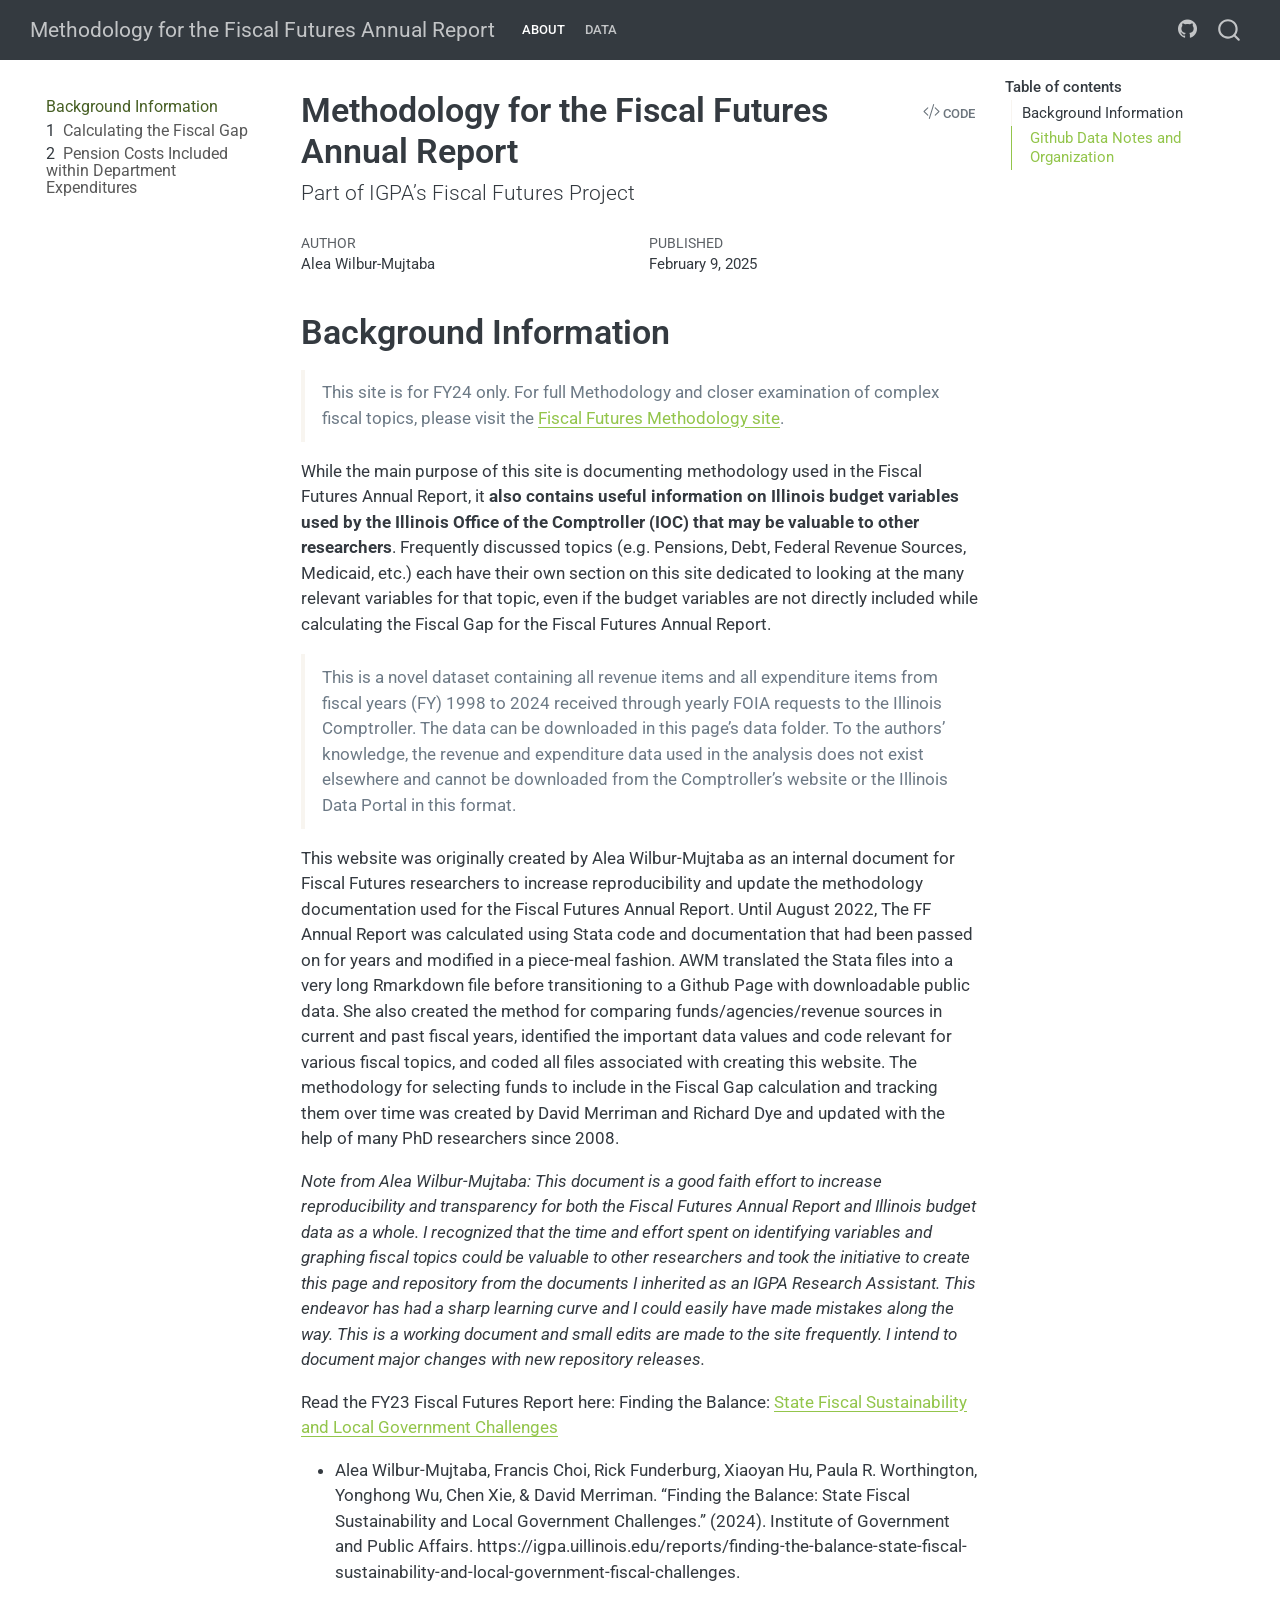
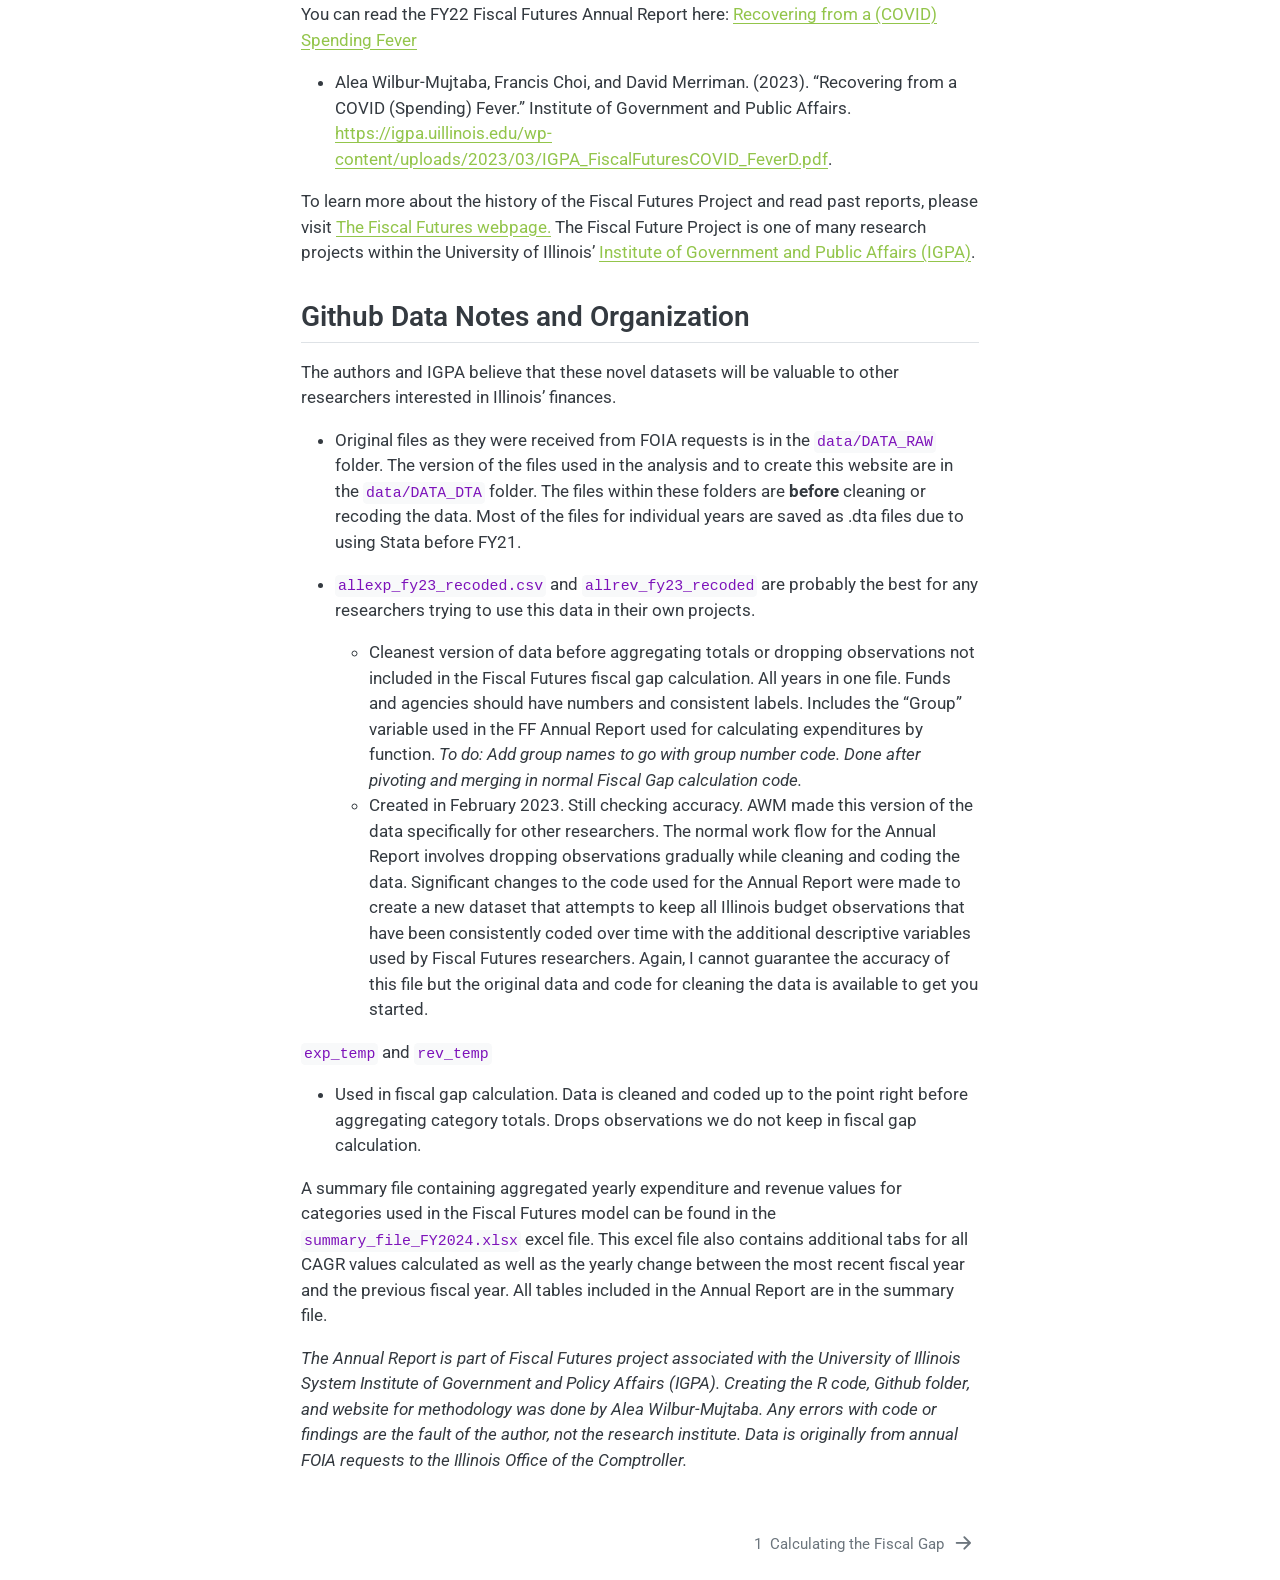
==== index.html @ 33ead599 "Built site for gh-pages" ====
<!DOCTYPE html>
<html xmlns="http://www.w3.org/1999/xhtml" lang="en" xml:lang="en"><head>

<meta charset="utf-8">
<meta name="generator" content="quarto-1.4.550">

<meta name="viewport" content="width=device-width, initial-scale=1.0, user-scalable=yes">

<meta name="author" content="Alea Wilbur-Mujtaba">
<meta name="dcterms.date" content="2025-02-09">

<title>Methodology for the Fiscal Futures Annual Report</title>
<style>
code{white-space: pre-wrap;}
span.smallcaps{font-variant: small-caps;}
div.columns{display: flex; gap: min(4vw, 1.5em);}
div.column{flex: auto; overflow-x: auto;}
div.hanging-indent{margin-left: 1.5em; text-indent: -1.5em;}
ul.task-list{list-style: none;}
ul.task-list li input[type="checkbox"] {
  width: 0.8em;
  margin: 0 0.8em 0.2em -1em; /* quarto-specific, see https://github.com/quarto-dev/quarto-cli/issues/4556 */ 
  vertical-align: middle;
}
/* CSS for syntax highlighting */
pre > code.sourceCode { white-space: pre; position: relative; }
pre > code.sourceCode > span { line-height: 1.25; }
pre > code.sourceCode > span:empty { height: 1.2em; }
.sourceCode { overflow: visible; }
code.sourceCode > span { color: inherit; text-decoration: inherit; }
div.sourceCode { margin: 1em 0; }
pre.sourceCode { margin: 0; }
@media screen {
div.sourceCode { overflow: auto; }
}
@media print {
pre > code.sourceCode { white-space: pre-wrap; }
pre > code.sourceCode > span { text-indent: -5em; padding-left: 5em; }
}
pre.numberSource code
  { counter-reset: source-line 0; }
pre.numberSource code > span
  { position: relative; left: -4em; counter-increment: source-line; }
pre.numberSource code > span > a:first-child::before
  { content: counter(source-line);
    position: relative; left: -1em; text-align: right; vertical-align: baseline;
    border: none; display: inline-block;
    -webkit-touch-callout: none; -webkit-user-select: none;
    -khtml-user-select: none; -moz-user-select: none;
    -ms-user-select: none; user-select: none;
    padding: 0 4px; width: 4em;
  }
pre.numberSource { margin-left: 3em;  padding-left: 4px; }
div.sourceCode
  {   }
@media screen {
pre > code.sourceCode > span > a:first-child::before { text-decoration: underline; }
}
</style>


<script src="site_libs/quarto-nav/quarto-nav.js"></script>
<script src="site_libs/quarto-nav/headroom.min.js"></script>
<script src="site_libs/clipboard/clipboard.min.js"></script>
<script src="site_libs/quarto-search/autocomplete.umd.js"></script>
<script src="site_libs/quarto-search/fuse.min.js"></script>
<script src="site_libs/quarto-search/quarto-search.js"></script>
<meta name="quarto:offset" content="./">
<link href="./Everything.html" rel="next">
<script src="site_libs/quarto-html/quarto.js"></script>
<script src="site_libs/quarto-html/popper.min.js"></script>
<script src="site_libs/quarto-html/tippy.umd.min.js"></script>
<script src="site_libs/quarto-html/anchor.min.js"></script>
<link href="site_libs/quarto-html/tippy.css" rel="stylesheet">
<link href="site_libs/quarto-html/quarto-syntax-highlighting.css" rel="stylesheet" id="quarto-text-highlighting-styles">
<script src="site_libs/bootstrap/bootstrap.min.js"></script>
<link href="site_libs/bootstrap/bootstrap-icons.css" rel="stylesheet">
<link href="site_libs/bootstrap/bootstrap.min.css" rel="stylesheet" id="quarto-bootstrap" data-mode="light">
<script id="quarto-search-options" type="application/json">{
  "location": "navbar",
  "copy-button": false,
  "collapse-after": 3,
  "panel-placement": "end",
  "type": "overlay",
  "limit": 50,
  "keyboard-shortcut": [
    "f",
    "/",
    "s"
  ],
  "show-item-context": false,
  "language": {
    "search-no-results-text": "No results",
    "search-matching-documents-text": "matching documents",
    "search-copy-link-title": "Copy link to search",
    "search-hide-matches-text": "Hide additional matches",
    "search-more-match-text": "more match in this document",
    "search-more-matches-text": "more matches in this document",
    "search-clear-button-title": "Clear",
    "search-text-placeholder": "",
    "search-detached-cancel-button-title": "Cancel",
    "search-submit-button-title": "Submit",
    "search-label": "Search"
  }
}</script>


</head>

<body class="nav-sidebar floating nav-fixed">

<div id="quarto-search-results"></div>
  <header id="quarto-header" class="headroom fixed-top">
    <nav class="navbar navbar-expand-lg " data-bs-theme="dark">
      <div class="navbar-container container-fluid">
      <div class="navbar-brand-container mx-auto">
    <a class="navbar-brand" href="./index.html">
    <span class="navbar-title">Methodology for the Fiscal Futures Annual Report</span>
    </a>
  </div>
            <div id="quarto-search" class="" title="Search"></div>
          <button class="navbar-toggler" type="button" data-bs-toggle="collapse" data-bs-target="#navbarCollapse" aria-controls="navbarCollapse" aria-expanded="false" aria-label="Toggle navigation" onclick="if (window.quartoToggleHeadroom) { window.quartoToggleHeadroom(); }">
  <span class="navbar-toggler-icon"></span>
</button>
          <div class="collapse navbar-collapse" id="navbarCollapse">
            <ul class="navbar-nav navbar-nav-scroll me-auto">
  <li class="nav-item">
    <a class="nav-link active" href="./index.html" aria-current="page"> 
<span class="menu-text">About</span></a>
  </li>  
  <li class="nav-item">
    <a class="nav-link" href="https://github.com/AleaWM/Fiscal-Futures-IL-FY2024/tree/main/data"> 
<span class="menu-text">Data</span></a>
  </li>  
</ul>
            <ul class="navbar-nav navbar-nav-scroll ms-auto">
  <li class="nav-item compact">
    <a class="nav-link" href="https://github.com/AleaWM/Fiscal-Futures-IL-FY2024.git"> <i class="bi bi-github" role="img">
</i> 
<span class="menu-text"></span></a>
  </li>  
</ul>
          </div> <!-- /navcollapse -->
          <div class="quarto-navbar-tools">
</div>
      </div> <!-- /container-fluid -->
    </nav>
  <nav class="quarto-secondary-nav">
    <div class="container-fluid d-flex">
      <button type="button" class="quarto-btn-toggle btn" data-bs-toggle="collapse" data-bs-target=".quarto-sidebar-collapse-item" aria-controls="quarto-sidebar" aria-expanded="false" aria-label="Toggle sidebar navigation" onclick="if (window.quartoToggleHeadroom) { window.quartoToggleHeadroom(); }">
        <i class="bi bi-layout-text-sidebar-reverse"></i>
      </button>
        <nav class="quarto-page-breadcrumbs" aria-label="breadcrumb"><ol class="breadcrumb"><li class="breadcrumb-item"><a href="./index.html">Background Information</a></li></ol></nav>
        <a class="flex-grow-1" role="button" data-bs-toggle="collapse" data-bs-target=".quarto-sidebar-collapse-item" aria-controls="quarto-sidebar" aria-expanded="false" aria-label="Toggle sidebar navigation" onclick="if (window.quartoToggleHeadroom) { window.quartoToggleHeadroom(); }">      
        </a>
    </div>
  </nav>
</header>
<!-- content -->
<div id="quarto-content" class="quarto-container page-columns page-rows-contents page-layout-article page-navbar">
<!-- sidebar -->
  <nav id="quarto-sidebar" class="sidebar collapse collapse-horizontal quarto-sidebar-collapse-item sidebar-navigation floating overflow-auto">
    <div class="sidebar-menu-container"> 
    <ul class="list-unstyled mt-1">
        <li class="sidebar-item">
  <div class="sidebar-item-container"> 
  <a href="./index.html" class="sidebar-item-text sidebar-link active">
 <span class="menu-text">Background Information</span></a>
  </div>
</li>
        <li class="sidebar-item">
  <div class="sidebar-item-container"> 
  <a href="./Everything.html" class="sidebar-item-text sidebar-link">
 <span class="menu-text"><span class="chapter-number">1</span>&nbsp; <span class="chapter-title">Calculating the Fiscal Gap</span></span></a>
  </div>
</li>
        <li class="sidebar-item">
  <div class="sidebar-item-container"> 
  <a href="./Everything_changepensions.html" class="sidebar-item-text sidebar-link">
 <span class="menu-text"><span class="chapter-number">2</span>&nbsp; <span class="chapter-title">Pension Costs Included within Department Expenditures</span></span></a>
  </div>
</li>
    </ul>
    </div>
</nav>
<div id="quarto-sidebar-glass" class="quarto-sidebar-collapse-item" data-bs-toggle="collapse" data-bs-target=".quarto-sidebar-collapse-item"></div>
<!-- margin-sidebar -->
    <div id="quarto-margin-sidebar" class="sidebar margin-sidebar">
        <nav id="TOC" role="doc-toc" class="toc-active">
    <h2 id="toc-title">Table of contents</h2>
   
  <ul>
  <li><a href="#sec-background-info" id="toc-sec-background-info" class="nav-link active" data-scroll-target="#sec-background-info">Background Information</a>
  <ul class="collapse">
  <li><a href="#github-data-notes-and-organization" id="toc-github-data-notes-and-organization" class="nav-link" data-scroll-target="#github-data-notes-and-organization">Github Data Notes and Organization</a></li>
  </ul></li>
  </ul>
</nav>
    </div>
<!-- main -->
<main class="content" id="quarto-document-content">

<header id="title-block-header" class="quarto-title-block default">
<div class="quarto-title">
<div class="quarto-title-block"><div><h1 class="title">Methodology for the Fiscal Futures Annual Report</h1><button type="button" class="btn code-tools-button" id="quarto-code-tools-source"><i class="bi"></i> Code</button></div></div>
<p class="subtitle lead">Part of IGPA’s Fiscal Futures Project</p>
</div>



<div class="quarto-title-meta">

    <div>
    <div class="quarto-title-meta-heading">Author</div>
    <div class="quarto-title-meta-contents">
             <p>Alea Wilbur-Mujtaba </p>
          </div>
  </div>
    
    <div>
    <div class="quarto-title-meta-heading">Published</div>
    <div class="quarto-title-meta-contents">
      <p class="date">February 9, 2025</p>
    </div>
  </div>
  
    
  </div>
  


</header>


<section id="sec-background-info" class="level1 unnumbered">
<h1 class="unnumbered">Background Information</h1>
<blockquote class="blockquote">
<p>This site is for FY24 only. For full Methodology and closer examination of complex fiscal topics, please visit the <a href="https://aleawm.github.io/Fiscal-Futures/">Fiscal Futures Methodology site</a>.</p>
</blockquote>
<p>While the main purpose of this site is documenting methodology used in the Fiscal Futures Annual Report, it <strong>also contains useful information on Illinois budget variables used by the Illinois Office of the Comptroller (IOC) that may be valuable to other researchers</strong>. Frequently discussed topics (e.g.&nbsp;Pensions, Debt, Federal Revenue Sources, Medicaid, etc.) each have their own section on this site dedicated to looking at the many relevant variables for that topic, even if the budget variables are not directly included while calculating the Fiscal Gap for the Fiscal Futures Annual Report.</p>
<blockquote class="blockquote">
<p>This is a novel dataset containing all revenue items and all expenditure items from fiscal years (FY) 1998 to 2024 received through yearly FOIA requests to the Illinois Comptroller. The data can be downloaded in this page’s data folder. To the authors’ knowledge, the revenue and expenditure data used in the analysis does not exist elsewhere and cannot be downloaded from the Comptroller’s website or the Illinois Data Portal in this format.</p>
</blockquote>
<p>This website was originally created by Alea Wilbur-Mujtaba as an internal document for Fiscal Futures researchers to increase reproducibility and update the methodology documentation used for the Fiscal Futures Annual Report. Until August 2022, The FF Annual Report was calculated using Stata code and documentation that had been passed on for years and modified in a piece-meal fashion. AWM translated the Stata files into a very long Rmarkdown file before transitioning to a Github Page with downloadable public data. She also created the method for comparing funds/agencies/revenue sources in current and past fiscal years, identified the important data values and code relevant for various fiscal topics, and coded all files associated with creating this website. The methodology for selecting funds to include in the Fiscal Gap calculation and tracking them over time was created by David Merriman and Richard Dye and updated with the help of many PhD researchers since 2008.</p>
<p><em>Note from Alea Wilbur-Mujtaba: This document is a good faith effort to increase reproducibility and transparency for both the Fiscal Futures Annual Report and Illinois budget data as a whole. I recognized that the time and effort spent on identifying variables and graphing fiscal topics could be valuable to other researchers and took the initiative to create this page and repository from the documents I inherited as an IGPA Research Assistant. This endeavor has had a sharp learning curve and I could easily have made mistakes along the way. This is a working document and small edits are made to the site frequently. I intend to document major changes with new repository releases.</em></p>
<p>Read the FY23 Fiscal Futures Report here: Finding the Balance: <a href="https://igpa.uillinois.edu/reports/finding-the-balance-state-fiscal-sustainability-and-local-government-fiscal-challenges">State Fiscal Sustainability and Local Government Challenges</a></p>
<ul>
<li>Alea Wilbur-Mujtaba, Francis Choi, Rick Funderburg, Xiaoyan Hu, Paula R. Worthington, Yonghong Wu, Chen Xie, &amp; David Merriman. “Finding the Balance: State Fiscal Sustainability and Local Government Challenges.” (2024). Institute of Government and Public Affairs. https://igpa.uillinois.edu/reports/finding-the-balance-state-fiscal-sustainability-and-local-government-fiscal-challenges.</li>
</ul>
<p>You can read the FY22 Fiscal Futures Annual Report here: <a href="https://igpa.uillinois.edu/wp-content/uploads/2023/03/IGPA_FiscalFuturesCOVID_FeverD.pdf">Recovering from a (COVID) Spending Fever</a></p>
<ul>
<li>Alea Wilbur-Mujtaba, Francis Choi, and David Merriman. (2023). “Recovering from a COVID (Spending) Fever.” Institute of Government and Public Affairs. <a href="https://igpa.uillinois.edu/wp-content/uploads/2023/03/IGPA_FiscalFuturesCOVID_FeverD.pdf" class="uri">https://igpa.uillinois.edu/wp-content/uploads/2023/03/IGPA_FiscalFuturesCOVID_FeverD.pdf</a>.</li>
</ul>
<p>To learn more about the history of the Fiscal Futures Project and read past reports, please visit <a href="https://igpa.uillinois.edu/fiscal-futures-project/">The Fiscal Futures webpage.</a> The Fiscal Future Project is one of many research projects within the University of Illinois’ <a href="https://igpa.uillinois.edu/">Institute of Government and Public Affairs (IGPA)</a>.</p>
<section id="github-data-notes-and-organization" class="level2">
<h2 class="anchored" data-anchor-id="github-data-notes-and-organization">Github Data Notes and Organization</h2>
<p>The authors and IGPA believe that these novel datasets will be valuable to other researchers interested in Illinois’ finances.</p>
<ul>
<li><p>Original files as they were received from FOIA requests is in the <code>data/DATA_RAW</code> folder. The version of the files used in the analysis and to create this website are in the <code>data/DATA_DTA</code> folder. The files within these folders are <strong>before</strong> cleaning or recoding the data. Most of the files for individual years are saved as .dta files due to using Stata before FY21.</p></li>
<li><p><code>allexp_fy23_recoded.csv</code> and <code>allrev_fy23_recoded</code> are probably the best for any researchers trying to use this data in their own projects.</p>
<ul>
<li>Cleanest version of data before aggregating totals or dropping observations not included in the Fiscal Futures fiscal gap calculation. All years in one file. Funds and agencies should have numbers and consistent labels. Includes the “Group” variable used in the FF Annual Report used for calculating expenditures by function. <em>To do: Add group names to go with group number code. Done after pivoting and merging in normal Fiscal Gap calculation code.</em></li>
<li>Created in February 2023. Still checking accuracy. AWM made this version of the data specifically for other researchers. The normal work flow for the Annual Report involves dropping observations gradually while cleaning and coding the data. Significant changes to the code used for the Annual Report were made to create a new dataset that attempts to keep all Illinois budget observations that have been consistently coded over time with the additional descriptive variables used by Fiscal Futures researchers. Again, I cannot guarantee the accuracy of this file but the original data and code for cleaning the data is available to get you started.</li>
</ul></li>
</ul>
<p><code>exp_temp</code> and <code>rev_temp</code></p>
<ul>
<li>Used in fiscal gap calculation. Data is cleaned and coded up to the point right before aggregating category totals. Drops observations we do not keep in fiscal gap calculation.</li>
</ul>
<p>A summary file containing aggregated yearly expenditure and revenue values for categories used in the Fiscal Futures model can be found in the <code>summary_file_FY2024.xlsx</code> excel file. This excel file also contains additional tabs for all CAGR values calculated as well as the yearly change between the most recent fiscal year and the previous fiscal year. All tables included in the Annual Report are in the summary file.</p>
<p><em>The Annual Report is part of Fiscal Futures project associated with the University of Illinois System Institute of Government and Policy Affairs (IGPA). Creating the R code, Github folder, and website for methodology was done by Alea Wilbur-Mujtaba. Any errors with code or findings are the fault of the author, not the research institute. Data is originally from annual FOIA requests to the Illinois Office of the Comptroller.</em></p>


<!-- -->

</section>
</section>

</main> <!-- /main -->
<script id="quarto-html-after-body" type="application/javascript">
window.document.addEventListener("DOMContentLoaded", function (event) {
  const toggleBodyColorMode = (bsSheetEl) => {
    const mode = bsSheetEl.getAttribute("data-mode");
    const bodyEl = window.document.querySelector("body");
    if (mode === "dark") {
      bodyEl.classList.add("quarto-dark");
      bodyEl.classList.remove("quarto-light");
    } else {
      bodyEl.classList.add("quarto-light");
      bodyEl.classList.remove("quarto-dark");
    }
  }
  const toggleBodyColorPrimary = () => {
    const bsSheetEl = window.document.querySelector("link#quarto-bootstrap");
    if (bsSheetEl) {
      toggleBodyColorMode(bsSheetEl);
    }
  }
  toggleBodyColorPrimary();  
  const icon = "";
  const anchorJS = new window.AnchorJS();
  anchorJS.options = {
    placement: 'right',
    icon: icon
  };
  anchorJS.add('.anchored');
  const isCodeAnnotation = (el) => {
    for (const clz of el.classList) {
      if (clz.startsWith('code-annotation-')) {                     
        return true;
      }
    }
    return false;
  }
  const clipboard = new window.ClipboardJS('.code-copy-button', {
    text: function(trigger) {
      const codeEl = trigger.previousElementSibling.cloneNode(true);
      for (const childEl of codeEl.children) {
        if (isCodeAnnotation(childEl)) {
          childEl.remove();
        }
      }
      return codeEl.innerText;
    }
  });
  clipboard.on('success', function(e) {
    // button target
    const button = e.trigger;
    // don't keep focus
    button.blur();
    // flash "checked"
    button.classList.add('code-copy-button-checked');
    var currentTitle = button.getAttribute("title");
    button.setAttribute("title", "Copied!");
    let tooltip;
    if (window.bootstrap) {
      button.setAttribute("data-bs-toggle", "tooltip");
      button.setAttribute("data-bs-placement", "left");
      button.setAttribute("data-bs-title", "Copied!");
      tooltip = new bootstrap.Tooltip(button, 
        { trigger: "manual", 
          customClass: "code-copy-button-tooltip",
          offset: [0, -8]});
      tooltip.show();    
    }
    setTimeout(function() {
      if (tooltip) {
        tooltip.hide();
        button.removeAttribute("data-bs-title");
        button.removeAttribute("data-bs-toggle");
        button.removeAttribute("data-bs-placement");
      }
      button.setAttribute("title", currentTitle);
      button.classList.remove('code-copy-button-checked');
    }, 1000);
    // clear code selection
    e.clearSelection();
  });
  const viewSource = window.document.getElementById('quarto-view-source') ||
                     window.document.getElementById('quarto-code-tools-source');
  if (viewSource) {
    const sourceUrl = viewSource.getAttribute("data-quarto-source-url");
    viewSource.addEventListener("click", function(e) {
      if (sourceUrl) {
        // rstudio viewer pane
        if (/\bcapabilities=\b/.test(window.location)) {
          window.open(sourceUrl);
        } else {
          window.location.href = sourceUrl;
        }
      } else {
        const modal = new bootstrap.Modal(document.getElementById('quarto-embedded-source-code-modal'));
        modal.show();
      }
      return false;
    });
  }
  function toggleCodeHandler(show) {
    return function(e) {
      const detailsSrc = window.document.querySelectorAll(".cell > details > .sourceCode");
      for (let i=0; i<detailsSrc.length; i++) {
        const details = detailsSrc[i].parentElement;
        if (show) {
          details.open = true;
        } else {
          details.removeAttribute("open");
        }
      }
      const cellCodeDivs = window.document.querySelectorAll(".cell > .sourceCode");
      const fromCls = show ? "hidden" : "unhidden";
      const toCls = show ? "unhidden" : "hidden";
      for (let i=0; i<cellCodeDivs.length; i++) {
        const codeDiv = cellCodeDivs[i];
        if (codeDiv.classList.contains(fromCls)) {
          codeDiv.classList.remove(fromCls);
          codeDiv.classList.add(toCls);
        } 
      }
      return false;
    }
  }
  const hideAllCode = window.document.getElementById("quarto-hide-all-code");
  if (hideAllCode) {
    hideAllCode.addEventListener("click", toggleCodeHandler(false));
  }
  const showAllCode = window.document.getElementById("quarto-show-all-code");
  if (showAllCode) {
    showAllCode.addEventListener("click", toggleCodeHandler(true));
  }
  function tippyHover(el, contentFn, onTriggerFn, onUntriggerFn) {
    const config = {
      allowHTML: true,
      maxWidth: 500,
      delay: 100,
      arrow: false,
      appendTo: function(el) {
          return el.parentElement;
      },
      interactive: true,
      interactiveBorder: 10,
      theme: 'quarto',
      placement: 'bottom-start',
    };
    if (contentFn) {
      config.content = contentFn;
    }
    if (onTriggerFn) {
      config.onTrigger = onTriggerFn;
    }
    if (onUntriggerFn) {
      config.onUntrigger = onUntriggerFn;
    }
    window.tippy(el, config); 
  }
  const noterefs = window.document.querySelectorAll('a[role="doc-noteref"]');
  for (var i=0; i<noterefs.length; i++) {
    const ref = noterefs[i];
    tippyHover(ref, function() {
      // use id or data attribute instead here
      let href = ref.getAttribute('data-footnote-href') || ref.getAttribute('href');
      try { href = new URL(href).hash; } catch {}
      const id = href.replace(/^#\/?/, "");
      const note = window.document.getElementById(id);
      return note.innerHTML;
    });
  }
  const xrefs = window.document.querySelectorAll('a.quarto-xref');
  const processXRef = (id, note) => {
    // Strip column container classes
    const stripColumnClz = (el) => {
      el.classList.remove("page-full", "page-columns");
      if (el.children) {
        for (const child of el.children) {
          stripColumnClz(child);
        }
      }
    }
    stripColumnClz(note)
    if (id === null || id.startsWith('sec-')) {
      // Special case sections, only their first couple elements
      const container = document.createElement("div");
      if (note.children && note.children.length > 2) {
        container.appendChild(note.children[0].cloneNode(true));
        for (let i = 1; i < note.children.length; i++) {
          const child = note.children[i];
          if (child.tagName === "P" && child.innerText === "") {
            continue;
          } else {
            container.appendChild(child.cloneNode(true));
            break;
          }
        }
        if (window.Quarto?.typesetMath) {
          window.Quarto.typesetMath(container);
        }
        return container.innerHTML
      } else {
        if (window.Quarto?.typesetMath) {
          window.Quarto.typesetMath(note);
        }
        return note.innerHTML;
      }
    } else {
      // Remove any anchor links if they are present
      const anchorLink = note.querySelector('a.anchorjs-link');
      if (anchorLink) {
        anchorLink.remove();
      }
      if (window.Quarto?.typesetMath) {
        window.Quarto.typesetMath(note);
      }
      // TODO in 1.5, we should make sure this works without a callout special case
      if (note.classList.contains("callout")) {
        return note.outerHTML;
      } else {
        return note.innerHTML;
      }
    }
  }
  for (var i=0; i<xrefs.length; i++) {
    const xref = xrefs[i];
    tippyHover(xref, undefined, function(instance) {
      instance.disable();
      let url = xref.getAttribute('href');
      let hash = undefined; 
      if (url.startsWith('#')) {
        hash = url;
      } else {
        try { hash = new URL(url).hash; } catch {}
      }
      if (hash) {
        const id = hash.replace(/^#\/?/, "");
        const note = window.document.getElementById(id);
        if (note !== null) {
          try {
            const html = processXRef(id, note.cloneNode(true));
            instance.setContent(html);
          } finally {
            instance.enable();
            instance.show();
          }
        } else {
          // See if we can fetch this
          fetch(url.split('#')[0])
          .then(res => res.text())
          .then(html => {
            const parser = new DOMParser();
            const htmlDoc = parser.parseFromString(html, "text/html");
            const note = htmlDoc.getElementById(id);
            if (note !== null) {
              const html = processXRef(id, note);
              instance.setContent(html);
            } 
          }).finally(() => {
            instance.enable();
            instance.show();
          });
        }
      } else {
        // See if we can fetch a full url (with no hash to target)
        // This is a special case and we should probably do some content thinning / targeting
        fetch(url)
        .then(res => res.text())
        .then(html => {
          const parser = new DOMParser();
          const htmlDoc = parser.parseFromString(html, "text/html");
          const note = htmlDoc.querySelector('main.content');
          if (note !== null) {
            // This should only happen for chapter cross references
            // (since there is no id in the URL)
            // remove the first header
            if (note.children.length > 0 && note.children[0].tagName === "HEADER") {
              note.children[0].remove();
            }
            const html = processXRef(null, note);
            instance.setContent(html);
          } 
        }).finally(() => {
          instance.enable();
          instance.show();
        });
      }
    }, function(instance) {
    });
  }
      let selectedAnnoteEl;
      const selectorForAnnotation = ( cell, annotation) => {
        let cellAttr = 'data-code-cell="' + cell + '"';
        let lineAttr = 'data-code-annotation="' +  annotation + '"';
        const selector = 'span[' + cellAttr + '][' + lineAttr + ']';
        return selector;
      }
      const selectCodeLines = (annoteEl) => {
        const doc = window.document;
        const targetCell = annoteEl.getAttribute("data-target-cell");
        const targetAnnotation = annoteEl.getAttribute("data-target-annotation");
        const annoteSpan = window.document.querySelector(selectorForAnnotation(targetCell, targetAnnotation));
        const lines = annoteSpan.getAttribute("data-code-lines").split(",");
        const lineIds = lines.map((line) => {
          return targetCell + "-" + line;
        })
        let top = null;
        let height = null;
        let parent = null;
        if (lineIds.length > 0) {
            //compute the position of the single el (top and bottom and make a div)
            const el = window.document.getElementById(lineIds[0]);
            top = el.offsetTop;
            height = el.offsetHeight;
            parent = el.parentElement.parentElement;
          if (lineIds.length > 1) {
            const lastEl = window.document.getElementById(lineIds[lineIds.length - 1]);
            const bottom = lastEl.offsetTop + lastEl.offsetHeight;
            height = bottom - top;
          }
          if (top !== null && height !== null && parent !== null) {
            // cook up a div (if necessary) and position it 
            let div = window.document.getElementById("code-annotation-line-highlight");
            if (div === null) {
              div = window.document.createElement("div");
              div.setAttribute("id", "code-annotation-line-highlight");
              div.style.position = 'absolute';
              parent.appendChild(div);
            }
            div.style.top = top - 2 + "px";
            div.style.height = height + 4 + "px";
            div.style.left = 0;
            let gutterDiv = window.document.getElementById("code-annotation-line-highlight-gutter");
            if (gutterDiv === null) {
              gutterDiv = window.document.createElement("div");
              gutterDiv.setAttribute("id", "code-annotation-line-highlight-gutter");
              gutterDiv.style.position = 'absolute';
              const codeCell = window.document.getElementById(targetCell);
              const gutter = codeCell.querySelector('.code-annotation-gutter');
              gutter.appendChild(gutterDiv);
            }
            gutterDiv.style.top = top - 2 + "px";
            gutterDiv.style.height = height + 4 + "px";
          }
          selectedAnnoteEl = annoteEl;
        }
      };
      const unselectCodeLines = () => {
        const elementsIds = ["code-annotation-line-highlight", "code-annotation-line-highlight-gutter"];
        elementsIds.forEach((elId) => {
          const div = window.document.getElementById(elId);
          if (div) {
            div.remove();
          }
        });
        selectedAnnoteEl = undefined;
      };
        // Handle positioning of the toggle
    window.addEventListener(
      "resize",
      throttle(() => {
        elRect = undefined;
        if (selectedAnnoteEl) {
          selectCodeLines(selectedAnnoteEl);
        }
      }, 10)
    );
    function throttle(fn, ms) {
    let throttle = false;
    let timer;
      return (...args) => {
        if(!throttle) { // first call gets through
            fn.apply(this, args);
            throttle = true;
        } else { // all the others get throttled
            if(timer) clearTimeout(timer); // cancel #2
            timer = setTimeout(() => {
              fn.apply(this, args);
              timer = throttle = false;
            }, ms);
        }
      };
    }
      // Attach click handler to the DT
      const annoteDls = window.document.querySelectorAll('dt[data-target-cell]');
      for (const annoteDlNode of annoteDls) {
        annoteDlNode.addEventListener('click', (event) => {
          const clickedEl = event.target;
          if (clickedEl !== selectedAnnoteEl) {
            unselectCodeLines();
            const activeEl = window.document.querySelector('dt[data-target-cell].code-annotation-active');
            if (activeEl) {
              activeEl.classList.remove('code-annotation-active');
            }
            selectCodeLines(clickedEl);
            clickedEl.classList.add('code-annotation-active');
          } else {
            // Unselect the line
            unselectCodeLines();
            clickedEl.classList.remove('code-annotation-active');
          }
        });
      }
  const findCites = (el) => {
    const parentEl = el.parentElement;
    if (parentEl) {
      const cites = parentEl.dataset.cites;
      if (cites) {
        return {
          el,
          cites: cites.split(' ')
        };
      } else {
        return findCites(el.parentElement)
      }
    } else {
      return undefined;
    }
  };
  var bibliorefs = window.document.querySelectorAll('a[role="doc-biblioref"]');
  for (var i=0; i<bibliorefs.length; i++) {
    const ref = bibliorefs[i];
    const citeInfo = findCites(ref);
    if (citeInfo) {
      tippyHover(citeInfo.el, function() {
        var popup = window.document.createElement('div');
        citeInfo.cites.forEach(function(cite) {
          var citeDiv = window.document.createElement('div');
          citeDiv.classList.add('hanging-indent');
          citeDiv.classList.add('csl-entry');
          var biblioDiv = window.document.getElementById('ref-' + cite);
          if (biblioDiv) {
            citeDiv.innerHTML = biblioDiv.innerHTML;
          }
          popup.appendChild(citeDiv);
        });
        return popup.innerHTML;
      });
    }
  }
});
</script>
<nav class="page-navigation">
  <div class="nav-page nav-page-previous">
  </div>
  <div class="nav-page nav-page-next">
      <a href="./Everything.html" class="pagination-link" aria-label="Calculating the Fiscal Gap">
        <span class="nav-page-text"><span class="chapter-number">1</span>&nbsp; <span class="chapter-title">Calculating the Fiscal Gap</span></span> <i class="bi bi-arrow-right-short"></i>
      </a>
  </div>
</nav><div class="modal fade" id="quarto-embedded-source-code-modal" tabindex="-1" aria-labelledby="quarto-embedded-source-code-modal-label" aria-hidden="true"><div class="modal-dialog modal-dialog-scrollable"><div class="modal-content"><div class="modal-header"><h5 class="modal-title" id="quarto-embedded-source-code-modal-label">Source Code</h5><button class="btn-close" data-bs-dismiss="modal"></button></div><div class="modal-body"><div class="">
<div class="sourceCode" id="cb1" data-shortcodes="false"><pre class="sourceCode markdown code-with-copy"><code class="sourceCode markdown"><span id="cb1-1"><a href="#cb1-1" aria-hidden="true" tabindex="-1"></a><span class="fu"># Background Information {#sec-background-info .unnumbered}</span></span>
<span id="cb1-2"><a href="#cb1-2" aria-hidden="true" tabindex="-1"></a></span>
<span id="cb1-3"><a href="#cb1-3" aria-hidden="true" tabindex="-1"></a>---</span>
<span id="cb1-4"><a href="#cb1-4" aria-hidden="true" tabindex="-1"></a>format:</span>
<span id="cb1-5"><a href="#cb1-5" aria-hidden="true" tabindex="-1"></a>  html:</span>
<span id="cb1-6"><a href="#cb1-6" aria-hidden="true" tabindex="-1"></a>    code-fold: false</span>
<span id="cb1-7"><a href="#cb1-7" aria-hidden="true" tabindex="-1"></a>    code-tools: true</span>
<span id="cb1-8"><a href="#cb1-8" aria-hidden="true" tabindex="-1"></a>    code-overflow: wrap</span>
<span id="cb1-9"><a href="#cb1-9" aria-hidden="true" tabindex="-1"></a>---</span>
<span id="cb1-10"><a href="#cb1-10" aria-hidden="true" tabindex="-1"></a></span>
<span id="cb1-11"><a href="#cb1-11" aria-hidden="true" tabindex="-1"></a><span class="at">&gt; This site is for FY24 only. For full Methodology and closer examination of complex fiscal topics, please visit the </span><span class="co">[</span><span class="ot">Fiscal Futures Methodology site</span><span class="co">](https://aleawm.github.io/Fiscal-Futures/)</span><span class="at">.</span></span>
<span id="cb1-12"><a href="#cb1-12" aria-hidden="true" tabindex="-1"></a></span>
<span id="cb1-13"><a href="#cb1-13" aria-hidden="true" tabindex="-1"></a>While the main purpose of this site is documenting methodology used in the Fiscal Futures Annual Report, it **also contains useful information on Illinois budget variables used by the Illinois Office of the Comptroller (IOC) that may be valuable to other researchers**. Frequently discussed topics (e.g. Pensions, Debt, Federal Revenue Sources, Medicaid, etc.) each have their own section on this site dedicated to looking at the many relevant variables for that topic, even if the budget variables are not directly included while calculating the Fiscal Gap for the Fiscal Futures Annual Report.</span>
<span id="cb1-14"><a href="#cb1-14" aria-hidden="true" tabindex="-1"></a></span>
<span id="cb1-15"><a href="#cb1-15" aria-hidden="true" tabindex="-1"></a><span class="at">&gt; This is a novel dataset containing all revenue items and all expenditure items from fiscal years (FY) 1998 to 2024 received through yearly FOIA requests to the Illinois Comptroller. The data can be downloaded in this page's data folder. To the authors' knowledge, the revenue and expenditure data used in the analysis does not exist elsewhere and cannot be downloaded from the Comptroller's website or the Illinois Data Portal in this format.</span></span>
<span id="cb1-16"><a href="#cb1-16" aria-hidden="true" tabindex="-1"></a></span>
<span id="cb1-17"><a href="#cb1-17" aria-hidden="true" tabindex="-1"></a>This website was originally created by Alea Wilbur-Mujtaba as an internal document for Fiscal Futures researchers to increase reproducibility and update the methodology documentation used for the Fiscal Futures Annual Report. Until August 2022, The FF Annual Report was calculated using Stata code and documentation that had been passed on for years and modified in a piece-meal fashion. AWM translated the Stata files into a very long Rmarkdown file before transitioning to a Github Page with downloadable public data. She also created the method for comparing funds/agencies/revenue sources in current and past fiscal years, identified the important data values and code relevant for various fiscal topics, and coded all files associated with creating this website. The methodology for selecting funds to include in the Fiscal Gap calculation and tracking them over time was created by David Merriman and Richard Dye and updated with the help of many PhD researchers since 2008.</span>
<span id="cb1-18"><a href="#cb1-18" aria-hidden="true" tabindex="-1"></a></span>
<span id="cb1-19"><a href="#cb1-19" aria-hidden="true" tabindex="-1"></a>*Note from Alea Wilbur-Mujtaba: This document is a good faith effort to increase reproducibility and transparency for both the Fiscal Futures Annual Report and Illinois budget data as a whole. I recognized that the time and effort spent on identifying variables and graphing fiscal topics could be valuable to other researchers and took the initiative to create this page and repository from the documents I inherited as an IGPA Research Assistant. This endeavor has had a sharp learning curve and I could easily have made mistakes along the way. This is a working document and small edits are made to the site frequently. I intend to document major changes with new repository releases.*</span>
<span id="cb1-20"><a href="#cb1-20" aria-hidden="true" tabindex="-1"></a></span>
<span id="cb1-21"><a href="#cb1-21" aria-hidden="true" tabindex="-1"></a>Read the FY23 Fiscal Futures Report here: Finding the Balance: <span class="co">[</span><span class="ot">State Fiscal Sustainability and Local Government Challenges</span><span class="co">](https://igpa.uillinois.edu/reports/finding-the-balance-state-fiscal-sustainability-and-local-government-fiscal-challenges)</span></span>
<span id="cb1-22"><a href="#cb1-22" aria-hidden="true" tabindex="-1"></a></span>
<span id="cb1-23"><a href="#cb1-23" aria-hidden="true" tabindex="-1"></a><span class="ss">- </span>Alea Wilbur-Mujtaba, Francis Choi, Rick Funderburg, Xiaoyan Hu, Paula R. Worthington, Yonghong Wu, Chen Xie, &amp; David Merriman. “Finding the Balance: State Fiscal Sustainability and Local Government Challenges.” (2024). Institute of Government and Public Affairs. https://igpa.uillinois.edu/reports/finding-the-balance-state-fiscal-sustainability-and-local-government-fiscal-challenges.</span>
<span id="cb1-24"><a href="#cb1-24" aria-hidden="true" tabindex="-1"></a></span>
<span id="cb1-25"><a href="#cb1-25" aria-hidden="true" tabindex="-1"></a>You can read the FY22 Fiscal Futures Annual Report here: <span class="co">[</span><span class="ot">Recovering from a (COVID) Spending Fever</span><span class="co">](https://igpa.uillinois.edu/wp-content/uploads/2023/03/IGPA_FiscalFuturesCOVID_FeverD.pdf)</span></span>
<span id="cb1-26"><a href="#cb1-26" aria-hidden="true" tabindex="-1"></a></span>
<span id="cb1-27"><a href="#cb1-27" aria-hidden="true" tabindex="-1"></a><span class="ss">-   </span>Alea Wilbur-Mujtaba, Francis Choi, and David Merriman. (2023). "Recovering from a COVID (Spending) Fever." Institute of Government and Public Affairs. <span class="ot">&lt;https://igpa.uillinois.edu/wp-content/uploads/2023/03/IGPA_FiscalFuturesCOVID_FeverD.pdf&gt;</span>.</span>
<span id="cb1-28"><a href="#cb1-28" aria-hidden="true" tabindex="-1"></a></span>
<span id="cb1-29"><a href="#cb1-29" aria-hidden="true" tabindex="-1"></a>To learn more about the history of the Fiscal Futures Project and read past reports, please visit <span class="co">[</span><span class="ot">The Fiscal Futures webpage.</span><span class="co">](https://igpa.uillinois.edu/fiscal-futures-project/)</span> The Fiscal Future Project is one of many research projects within the University of Illinois' <span class="co">[</span><span class="ot">Institute of Government and Public Affairs (IGPA)</span><span class="co">](https://igpa.uillinois.edu/)</span>.</span>
<span id="cb1-30"><a href="#cb1-30" aria-hidden="true" tabindex="-1"></a></span>
<span id="cb1-31"><a href="#cb1-31" aria-hidden="true" tabindex="-1"></a><span class="fu">## Github Data Notes and Organization</span></span>
<span id="cb1-32"><a href="#cb1-32" aria-hidden="true" tabindex="-1"></a></span>
<span id="cb1-33"><a href="#cb1-33" aria-hidden="true" tabindex="-1"></a>The authors and IGPA believe that these novel datasets will be valuable to other researchers interested in Illinois' finances.</span>
<span id="cb1-34"><a href="#cb1-34" aria-hidden="true" tabindex="-1"></a></span>
<span id="cb1-35"><a href="#cb1-35" aria-hidden="true" tabindex="-1"></a><span class="ss">-   </span>Original files as they were received from FOIA requests is in the <span class="in">`data/DATA_RAW`</span> folder. The version of the files used in the analysis and to create this website are in the <span class="in">`data/DATA_DTA`</span> folder. The files within these folders are **before** cleaning or recoding the data. Most of the files for individual years are saved as .dta files due to using Stata before FY21.</span>
<span id="cb1-36"><a href="#cb1-36" aria-hidden="true" tabindex="-1"></a></span>
<span id="cb1-37"><a href="#cb1-37" aria-hidden="true" tabindex="-1"></a><span class="ss">-   </span><span class="in">`allexp_fy23_recoded.csv`</span> and <span class="in">`allrev_fy23_recoded`</span> are probably the best for any researchers trying to use this data in their own projects.</span>
<span id="cb1-38"><a href="#cb1-38" aria-hidden="true" tabindex="-1"></a></span>
<span id="cb1-39"><a href="#cb1-39" aria-hidden="true" tabindex="-1"></a><span class="ss">    -   </span>Cleanest version of data before aggregating totals or dropping observations not included in the Fiscal Futures fiscal gap calculation. All years in one file. Funds and agencies should have numbers and consistent labels. Includes the "Group" variable used in the FF Annual Report used for calculating expenditures by function. *To do: Add group names to go with group number code. Done after pivoting and merging in normal Fiscal Gap calculation code.*</span>
<span id="cb1-40"><a href="#cb1-40" aria-hidden="true" tabindex="-1"></a><span class="ss">    -   </span>Created in February 2023. Still checking accuracy. AWM made this version of the data specifically for other researchers. The normal work flow for the Annual Report involves dropping observations gradually while cleaning and coding the data. Significant changes to the code used for the Annual Report were made to create a new dataset that attempts to keep all Illinois budget observations that have been consistently coded over time with the additional descriptive variables used by Fiscal Futures researchers. Again, I cannot guarantee the accuracy of this file but the original data and code for cleaning the data is available to get you started.</span>
<span id="cb1-41"><a href="#cb1-41" aria-hidden="true" tabindex="-1"></a></span>
<span id="cb1-42"><a href="#cb1-42" aria-hidden="true" tabindex="-1"></a><span class="in">`exp_temp`</span> and <span class="in">`rev_temp`</span></span>
<span id="cb1-43"><a href="#cb1-43" aria-hidden="true" tabindex="-1"></a></span>
<span id="cb1-44"><a href="#cb1-44" aria-hidden="true" tabindex="-1"></a><span class="ss">-   </span>Used in fiscal gap calculation. Data is cleaned and coded up to the point right before aggregating category totals. Drops observations we do not keep in fiscal gap calculation.</span>
<span id="cb1-45"><a href="#cb1-45" aria-hidden="true" tabindex="-1"></a></span>
<span id="cb1-46"><a href="#cb1-46" aria-hidden="true" tabindex="-1"></a>A summary file containing aggregated yearly expenditure and revenue values for categories used in the Fiscal Futures model can be found in the <span class="in">`summary_file_FY2024.xlsx`</span> excel file. This excel file also contains additional tabs for all CAGR values calculated as well as the yearly change between the most recent fiscal year and the previous fiscal year. All tables included in the Annual Report are in the summary file.</span>
<span id="cb1-47"><a href="#cb1-47" aria-hidden="true" tabindex="-1"></a></span>
<span id="cb1-48"><a href="#cb1-48" aria-hidden="true" tabindex="-1"></a>*The Annual Report is part of Fiscal Futures project associated with the University of Illinois System Institute of Government and Policy Affairs (IGPA). Creating the R code, Github folder, and website for methodology was done by Alea Wilbur-Mujtaba. Any errors with code or findings are the fault of the author, not the research institute. Data is originally from annual FOIA requests to the Illinois Office of the Comptroller.*</span></code><button title="Copy to Clipboard" class="code-copy-button"><i class="bi"></i></button></pre></div>
</div></div></div></div></div>
</div> <!-- /content -->




</body></html>
---- site_libs/quarto-html/tippy.css ----
.tippy-box[data-animation=fade][data-state=hidden]{opacity:0}[data-tippy-root]{max-width:calc(100vw - 10px)}.tippy-box{position:relative;background-color:#333;color:#fff;border-radius:4px;font-size:14px;line-height:1.4;white-space:normal;outline:0;transition-property:transform,visibility,opacity}.tippy-box[data-placement^=top]>.tippy-arrow{bottom:0}.tippy-box[data-placement^=top]>.tippy-arrow:before{bottom:-7px;left:0;border-width:8px 8px 0;border-top-color:initial;transform-origin:center top}.tippy-box[data-placement^=bottom]>.tippy-arrow{top:0}.tippy-box[data-placement^=bottom]>.tippy-arrow:before{top:-7px;left:0;border-width:0 8px 8px;border-bottom-color:initial;transform-origin:center bottom}.tippy-box[data-placement^=left]>.tippy-arrow{right:0}.tippy-box[data-placement^=left]>.tippy-arrow:before{border-width:8px 0 8px 8px;border-left-color:initial;right:-7px;transform-origin:center left}.tippy-box[data-placement^=right]>.tippy-arrow{left:0}.tippy-box[data-placement^=right]>.tippy-arrow:before{left:-7px;border-width:8px 8px 8px 0;border-right-color:initial;transform-origin:center right}.tippy-box[data-inertia][data-state=visible]{transition-timing-function:cubic-bezier(.54,1.5,.38,1.11)}.tippy-arrow{width:16px;height:16px;color:#333}.tippy-arrow:before{content:"";position:absolute;border-color:transparent;border-style:solid}.tippy-content{position:relative;padding:5px 9px;z-index:1}
---- site_libs/quarto-html/quarto-syntax-highlighting.css ----
/* quarto syntax highlight colors */
:root {
  --quarto-hl-ot-color: #003B4F;
  --quarto-hl-at-color: #657422;
  --quarto-hl-ss-color: #20794D;
  --quarto-hl-an-color: #5E5E5E;
  --quarto-hl-fu-color: #4758AB;
  --quarto-hl-st-color: #20794D;
  --quarto-hl-cf-color: #003B4F;
  --quarto-hl-op-color: #5E5E5E;
  --quarto-hl-er-color: #AD0000;
  --quarto-hl-bn-color: #AD0000;
  --quarto-hl-al-color: #AD0000;
  --quarto-hl-va-color: #111111;
  --quarto-hl-bu-color: inherit;
  --quarto-hl-ex-color: inherit;
  --quarto-hl-pp-color: #AD0000;
  --quarto-hl-in-color: #5E5E5E;
  --quarto-hl-vs-color: #20794D;
  --quarto-hl-wa-color: #5E5E5E;
  --quarto-hl-do-color: #5E5E5E;
  --quarto-hl-im-color: #00769E;
  --quarto-hl-ch-color: #20794D;
  --quarto-hl-dt-color: #AD0000;
  --quarto-hl-fl-color: #AD0000;
  --quarto-hl-co-color: #5E5E5E;
  --quarto-hl-cv-color: #5E5E5E;
  --quarto-hl-cn-color: #8f5902;
  --quarto-hl-sc-color: #5E5E5E;
  --quarto-hl-dv-color: #AD0000;
  --quarto-hl-kw-color: #003B4F;
}

/* other quarto variables */
:root {
  --quarto-font-monospace: SFMono-Regular, Menlo, Monaco, Consolas, "Liberation Mono", "Courier New", monospace;
}

pre > code.sourceCode > span {
  color: #003B4F;
}

code span {
  color: #003B4F;
}

code.sourceCode > span {
  color: #003B4F;
}

div.sourceCode,
div.sourceCode pre.sourceCode {
  color: #003B4F;
}

code span.ot {
  color: #003B4F;
  font-style: inherit;
}

code span.at {
  color: #657422;
  font-style: inherit;
}

code span.ss {
  color: #20794D;
  font-style: inherit;
}

code span.an {
  color: #5E5E5E;
  font-style: inherit;
}

code span.fu {
  color: #4758AB;
  font-style: inherit;
}

code span.st {
  color: #20794D;
  font-style: inherit;
}

code span.cf {
  color: #003B4F;
  font-style: inherit;
}

code span.op {
  color: #5E5E5E;
  font-style: inherit;
}

code span.er {
  color: #AD0000;
  font-style: inherit;
}

code span.bn {
  color: #AD0000;
  font-style: inherit;
}

code span.al {
  color: #AD0000;
  font-style: inherit;
}

code span.va {
  color: #111111;
  font-style: inherit;
}

code span.bu {
  font-style: inherit;
}

code span.ex {
  font-style: inherit;
}

code span.pp {
  color: #AD0000;
  font-style: inherit;
}

code span.in {
  color: #5E5E5E;
  font-style: inherit;
}

code span.vs {
  color: #20794D;
  font-style: inherit;
}

code span.wa {
  color: #5E5E5E;
  font-style: italic;
}

code span.do {
  color: #5E5E5E;
  font-style: italic;
}

code span.im {
  color: #00769E;
  font-style: inherit;
}

code span.ch {
  color: #20794D;
  font-style: inherit;
}

code span.dt {
  color: #AD0000;
  font-style: inherit;
}

code span.fl {
  color: #AD0000;
  font-style: inherit;
}

code span.co {
  color: #5E5E5E;
  font-style: inherit;
}

code span.cv {
  color: #5E5E5E;
  font-style: italic;
}

code span.cn {
  color: #8f5902;
  font-style: inherit;
}

code span.sc {
  color: #5E5E5E;
  font-style: inherit;
}

code span.dv {
  color: #AD0000;
  font-style: inherit;
}

code span.kw {
  color: #003B4F;
  font-style: inherit;
}

.prevent-inlining {
  content: "</";
}

/*# sourceMappingURL=debc5d5d77c3f9108843748ff7464032.css.map */
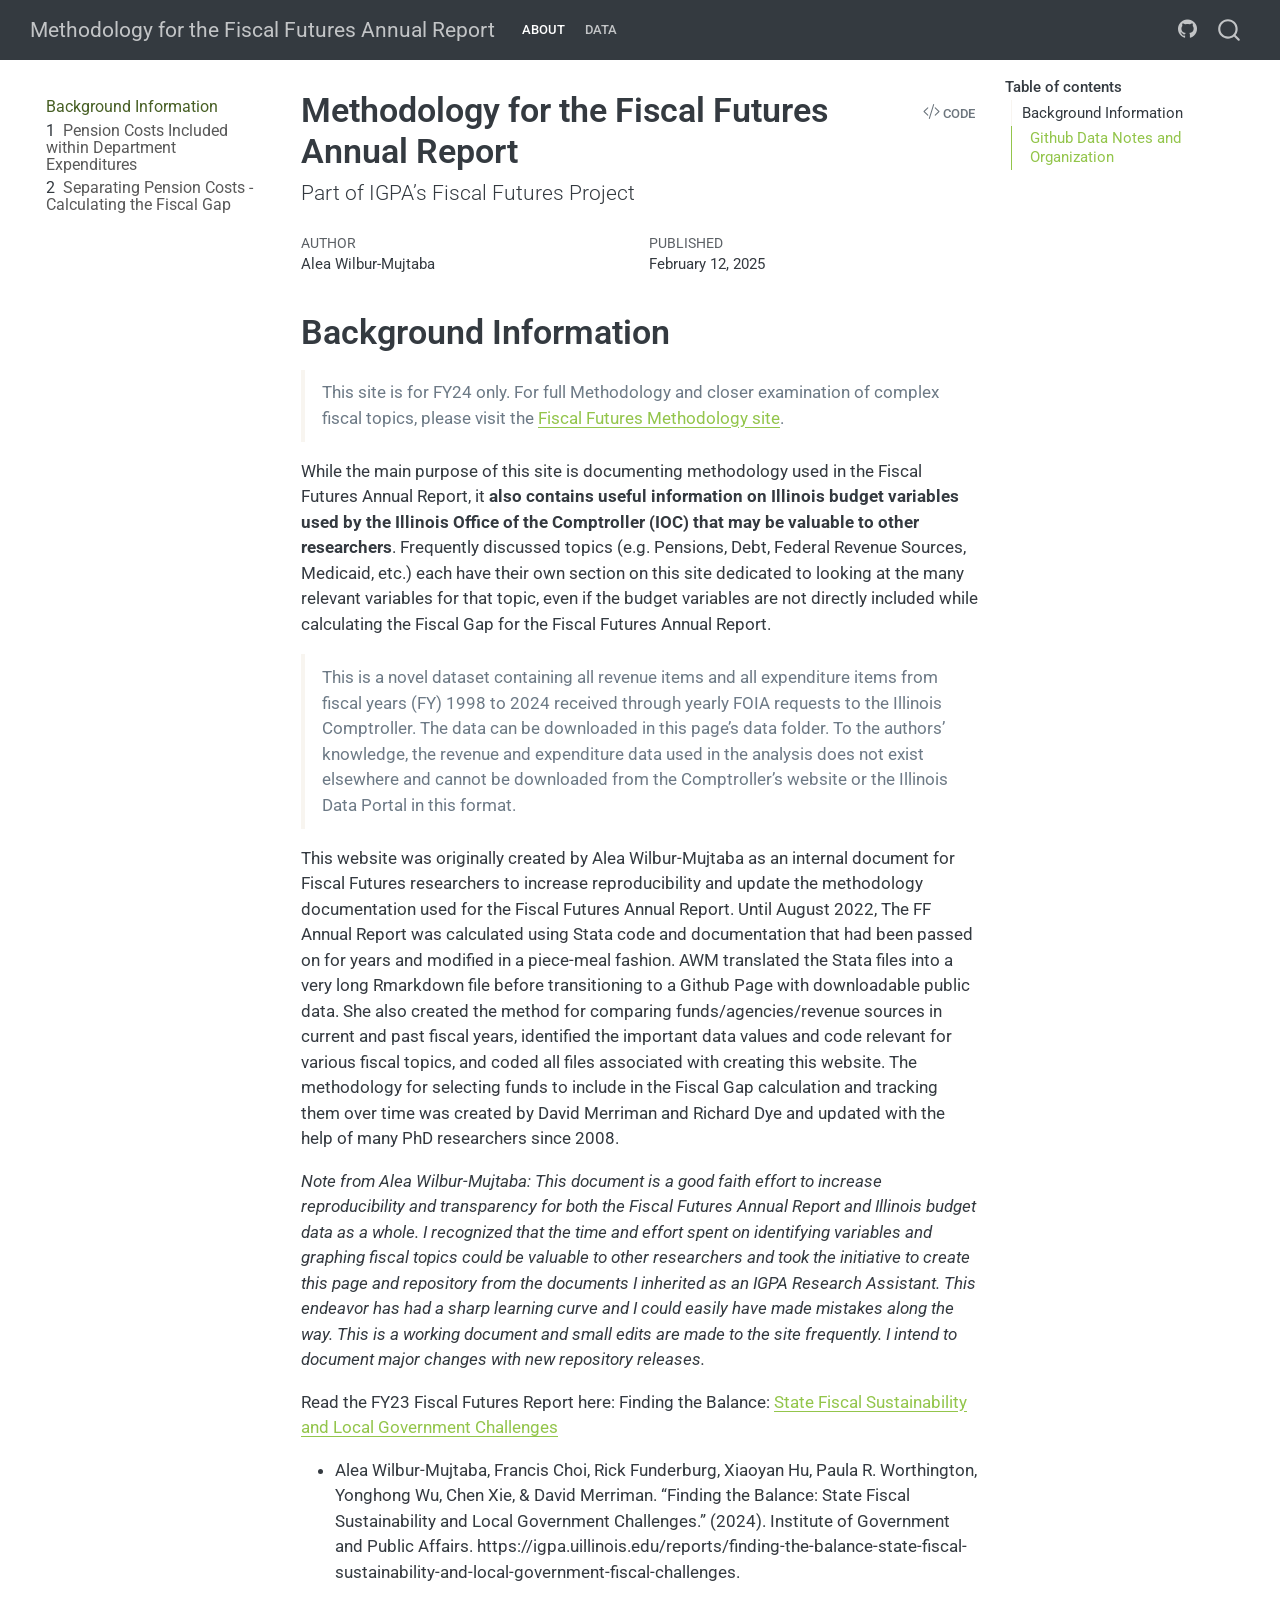
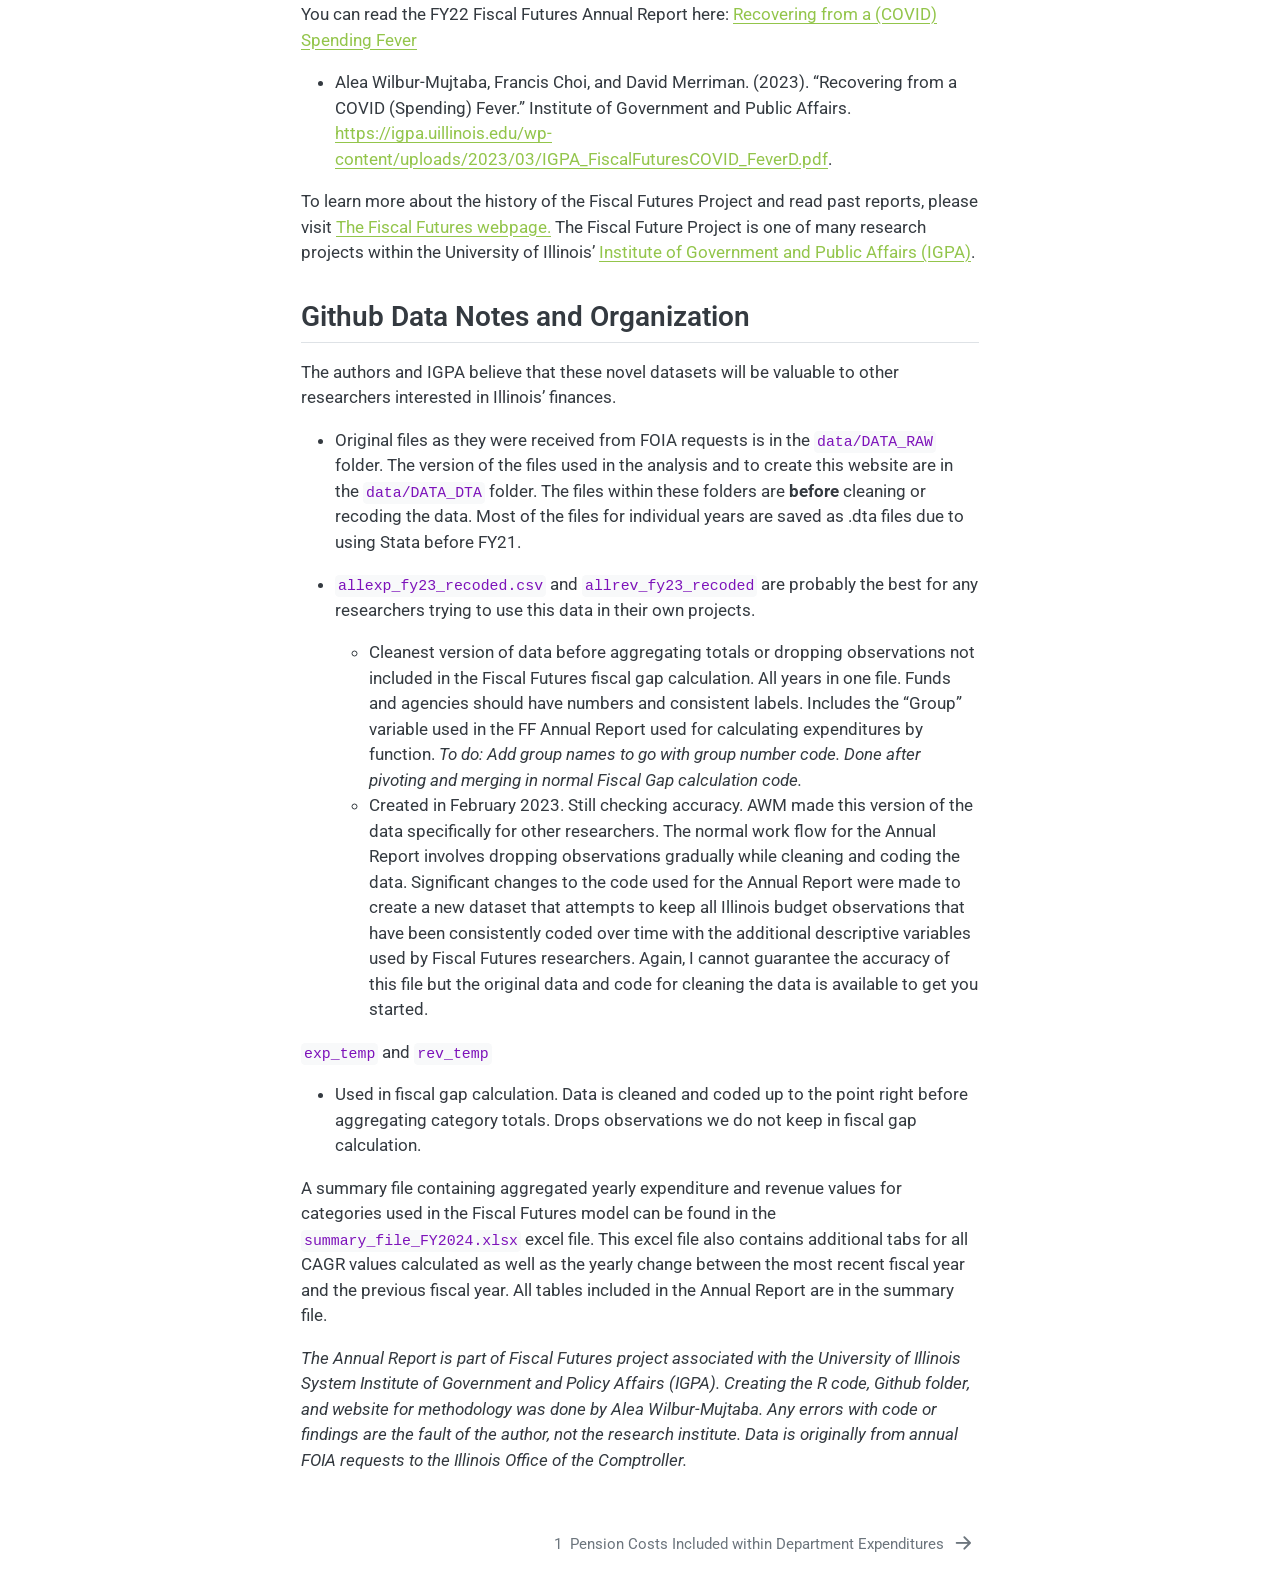
==== commit 476f4048: "Built site for gh-pages" ====
--- a/index.html
+++ b/index.html
@@ -7,7 +7,7 @@
 <meta name="viewport" content="width=device-width, initial-scale=1.0, user-scalable=yes">
 
 <meta name="author" content="Alea Wilbur-Mujtaba">
-<meta name="dcterms.date" content="2025-02-09">
+<meta name="dcterms.date" content="2025-02-12">
 
 <title>Methodology for the Fiscal Futures Annual Report</title>
 <style>
@@ -66,7 +66,7 @@
 <script src="site_libs/quarto-search/fuse.min.js"></script>
 <script src="site_libs/quarto-search/quarto-search.js"></script>
 <meta name="quarto:offset" content="./">
-<link href="./Everything.html" rel="next">
+<link href="./Everything_changepensions.html" rel="next">
 <script src="site_libs/quarto-html/quarto.js"></script>
 <script src="site_libs/quarto-html/popper.min.js"></script>
 <script src="site_libs/quarto-html/tippy.umd.min.js"></script>
@@ -170,14 +170,14 @@
 </li>
         <li class="sidebar-item">
   <div class="sidebar-item-container"> 
-  <a href="./Everything.html" class="sidebar-item-text sidebar-link">
- <span class="menu-text"><span class="chapter-number">1</span>&nbsp; <span class="chapter-title">Calculating the Fiscal Gap</span></span></a>
+  <a href="./Everything_changepensions.html" class="sidebar-item-text sidebar-link">
+ <span class="menu-text"><span class="chapter-number">1</span>&nbsp; <span class="chapter-title">Pension Costs Included within Department Expenditures</span></span></a>
   </div>
 </li>
         <li class="sidebar-item">
   <div class="sidebar-item-container"> 
-  <a href="./Everything_changepensions.html" class="sidebar-item-text sidebar-link">
- <span class="menu-text"><span class="chapter-number">2</span>&nbsp; <span class="chapter-title">Pension Costs Included within Department Expenditures</span></span></a>
+  <a href="./Everything.html" class="sidebar-item-text sidebar-link">
+ <span class="menu-text"><span class="chapter-number">2</span>&nbsp; <span class="chapter-title">Separating Pension Costs - Calculating the Fiscal Gap</span></span></a>
   </div>
 </li>
     </ul>
@@ -220,7 +220,7 @@
     <div>
     <div class="quarto-title-meta-heading">Published</div>
     <div class="quarto-title-meta-contents">
-      <p class="date">February 9, 2025</p>
+      <p class="date">February 12, 2025</p>
     </div>
   </div>
   
@@ -719,8 +719,8 @@
   <div class="nav-page nav-page-previous">
   </div>
   <div class="nav-page nav-page-next">
-      <a href="./Everything.html" class="pagination-link" aria-label="Calculating the Fiscal Gap">
-        <span class="nav-page-text"><span class="chapter-number">1</span>&nbsp; <span class="chapter-title">Calculating the Fiscal Gap</span></span> <i class="bi bi-arrow-right-short"></i>
+      <a href="./Everything_changepensions.html" class="pagination-link" aria-label="Pension Costs Included within Department Expenditures">
+        <span class="nav-page-text"><span class="chapter-number">1</span>&nbsp; <span class="chapter-title">Pension Costs Included within Department Expenditures</span></span> <i class="bi bi-arrow-right-short"></i>
       </a>
   </div>
 </nav><div class="modal fade" id="quarto-embedded-source-code-modal" tabindex="-1" aria-labelledby="quarto-embedded-source-code-modal-label" aria-hidden="true"><div class="modal-dialog modal-dialog-scrollable"><div class="modal-content"><div class="modal-header"><h5 class="modal-title" id="quarto-embedded-source-code-modal-label">Source Code</h5><button class="btn-close" data-bs-dismiss="modal"></button></div><div class="modal-body"><div class="">
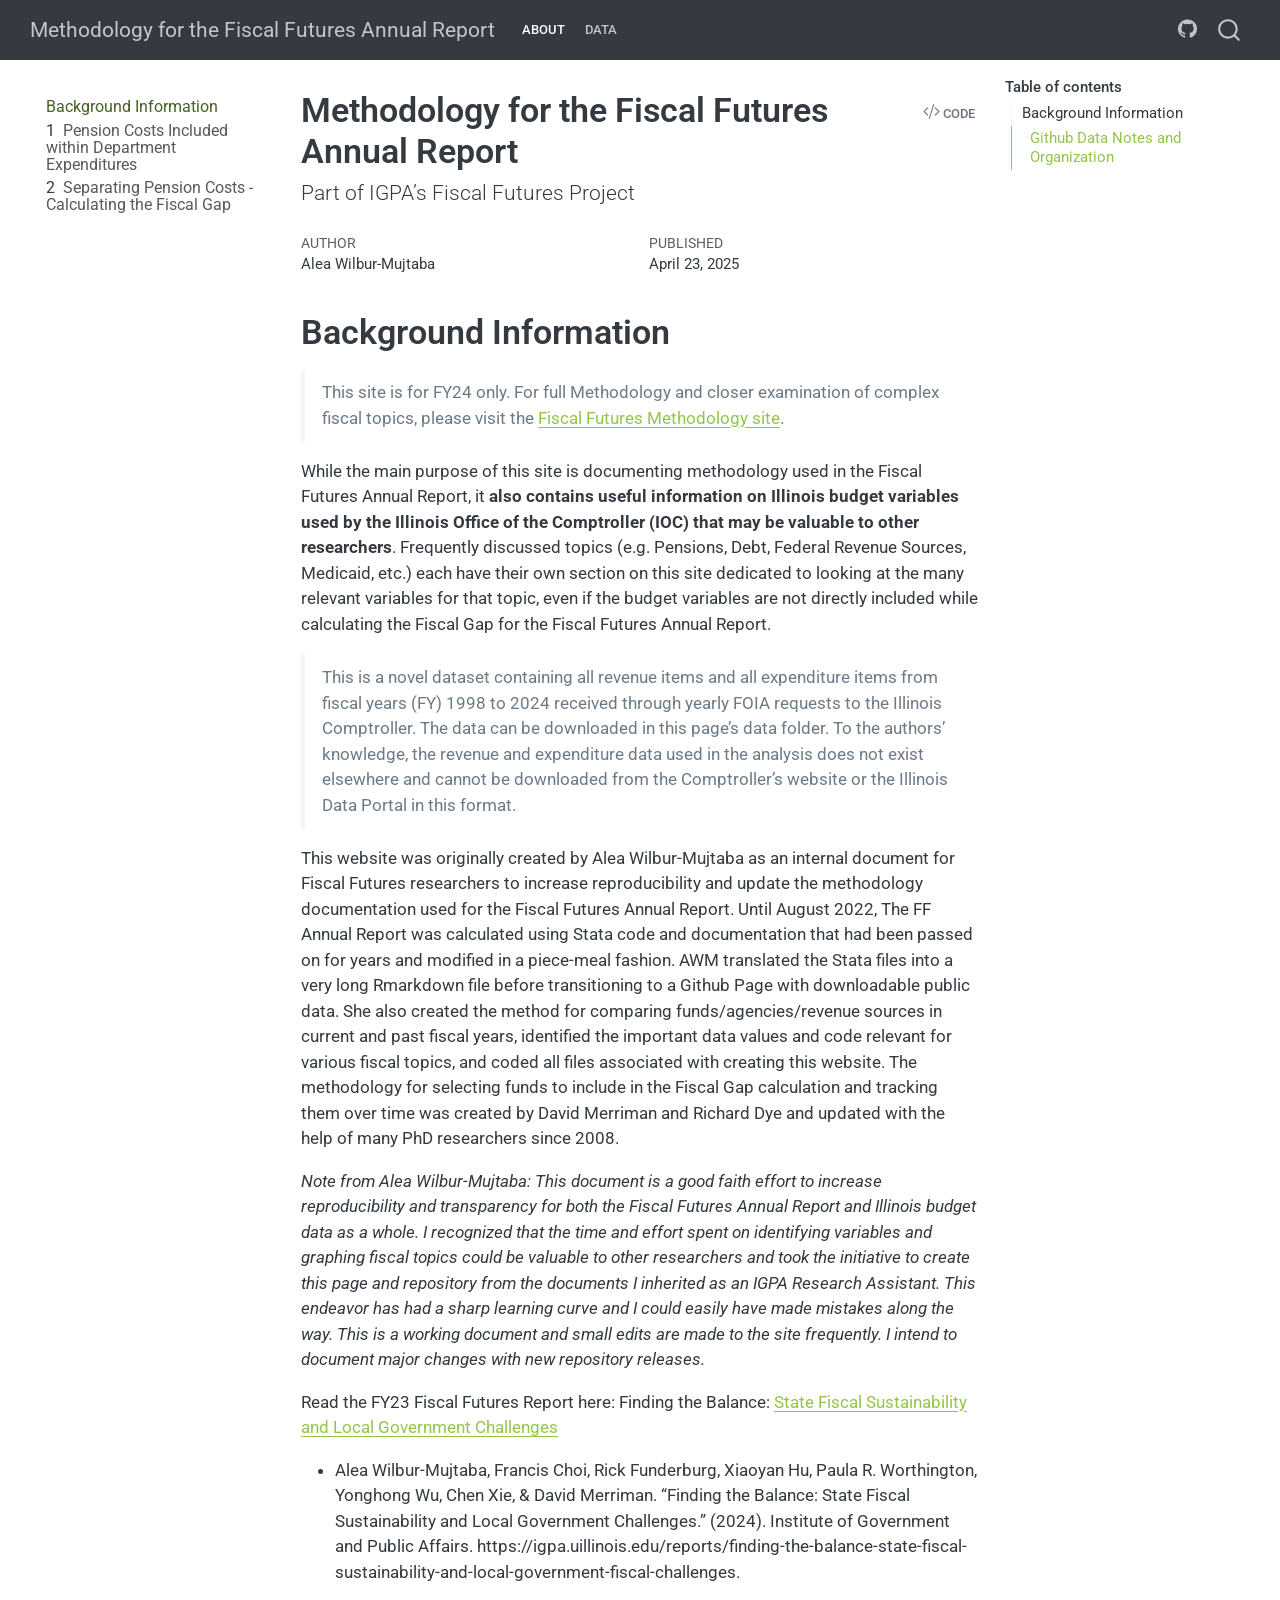
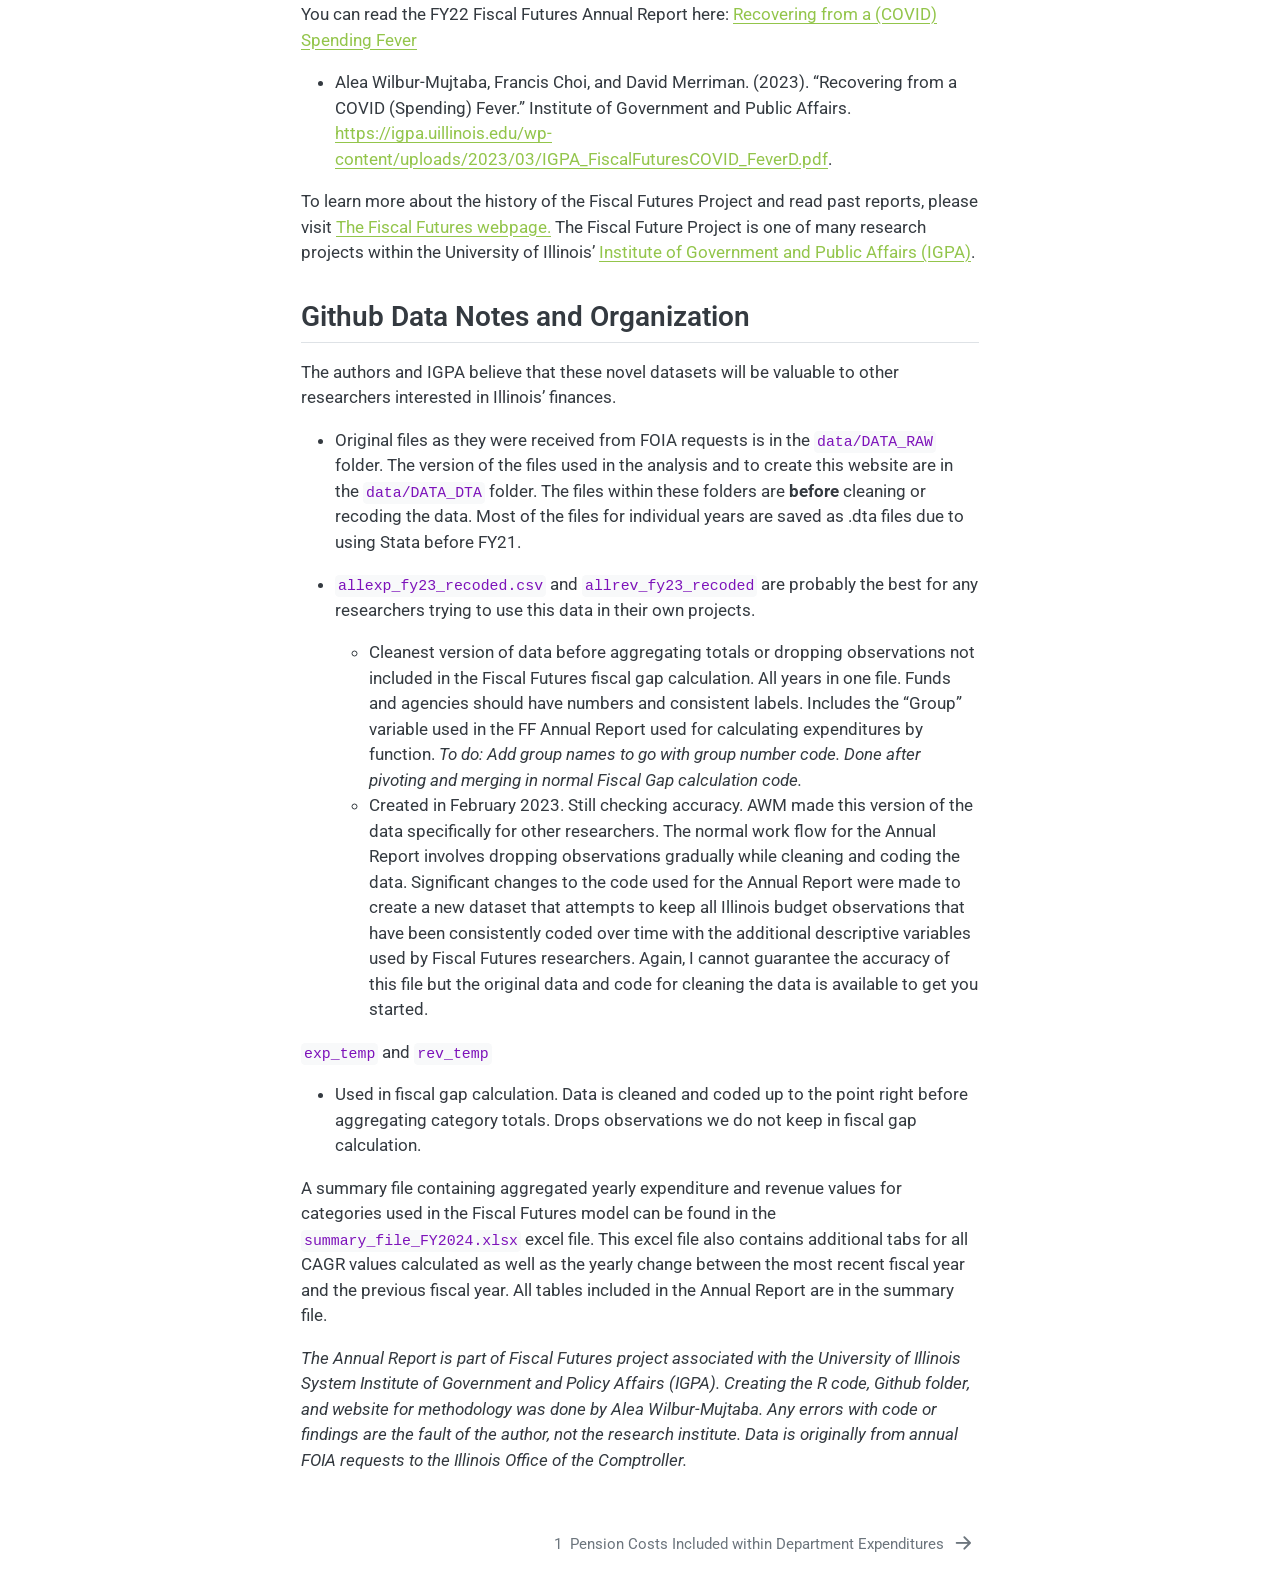
==== commit dbb2e8e7: "Built site for gh-pages" ====
--- a/index.html
+++ b/index.html
@@ -7,7 +7,7 @@
 <meta name="viewport" content="width=device-width, initial-scale=1.0, user-scalable=yes">
 
 <meta name="author" content="Alea Wilbur-Mujtaba">
-<meta name="dcterms.date" content="2025-02-12">
+<meta name="dcterms.date" content="2025-04-23">
 
 <title>Methodology for the Fiscal Futures Annual Report</title>
 <style>
@@ -220,7 +220,7 @@
     <div>
     <div class="quarto-title-meta-heading">Published</div>
     <div class="quarto-title-meta-contents">
-      <p class="date">February 12, 2025</p>
+      <p class="date">April 23, 2025</p>
     </div>
   </div>
   
